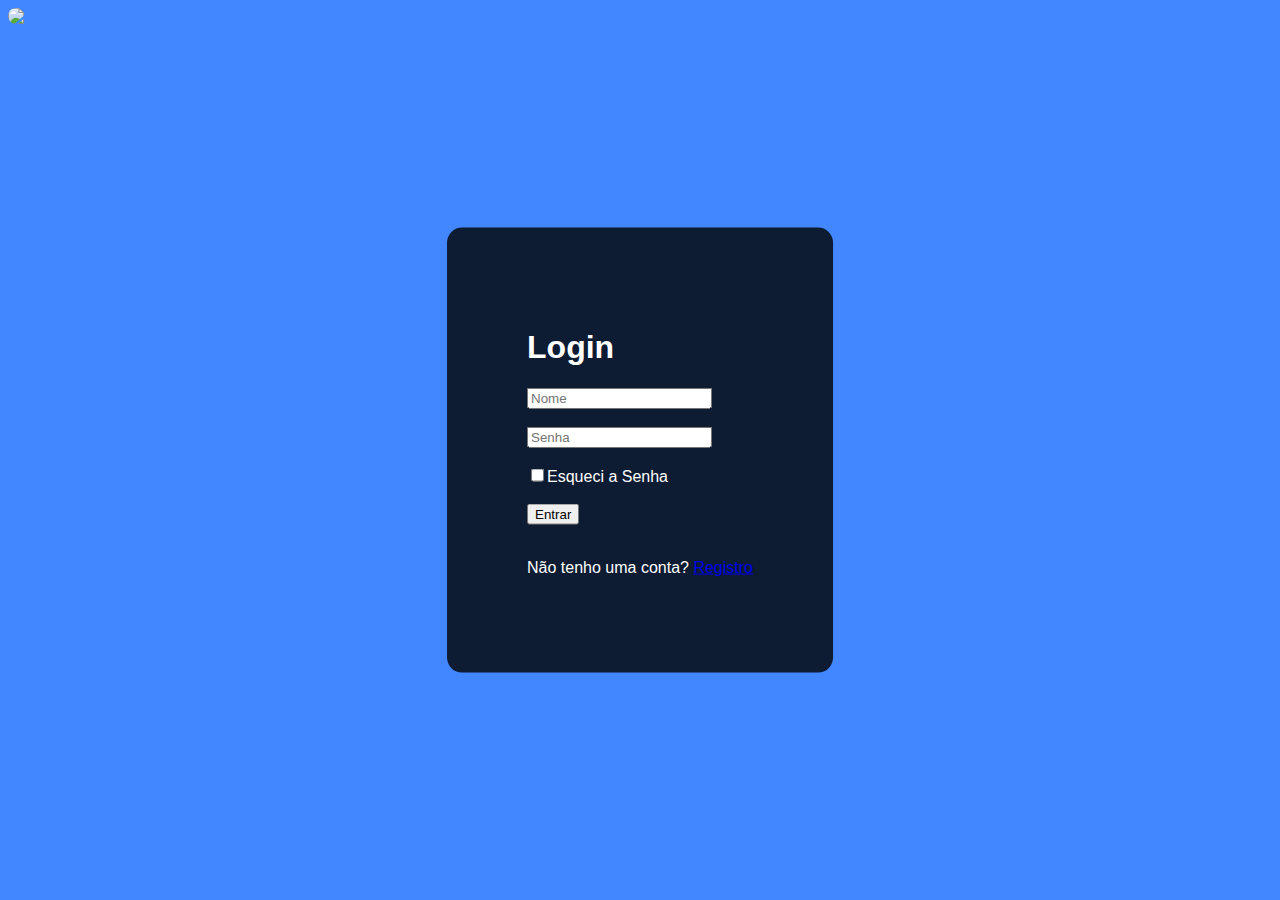
==== Teste/index.html @ d0ec95c0 "primeiro commit" ====
<!DOCTYPE html>
<html lang="en">
<head>
    <meta charset="UTF-8">
    <meta name="viewport" content="width=device-width, initial-scale=1.0">
    <title>ApaeSapucaia</title>
    <link rel="stylesheet" href="index.css"
    <link rel='stylesheet' href='https://unpkg.com/boxicons@2.1.4/css/boxicons.min.css'>

</head>
<body>
    <div class="tela login">
        <h1>Login</h1>
        <input type="text"placeholder="Nome">
        <br><br>
        <input type="password"placeholder="Senha">
        <br><br>
        <label><input type="checkbox">Esqueci a Senha</label>
        <br><br>
        <button>Entrar</button>
        <br><br>
        <p>Não tenho uma conta? <a href="#">Registro</a></p>
       
    </div>
   <header>
        <img src="./image/Capturar.PNG"> 
        
        <img>
    </header>
</body>
</html>
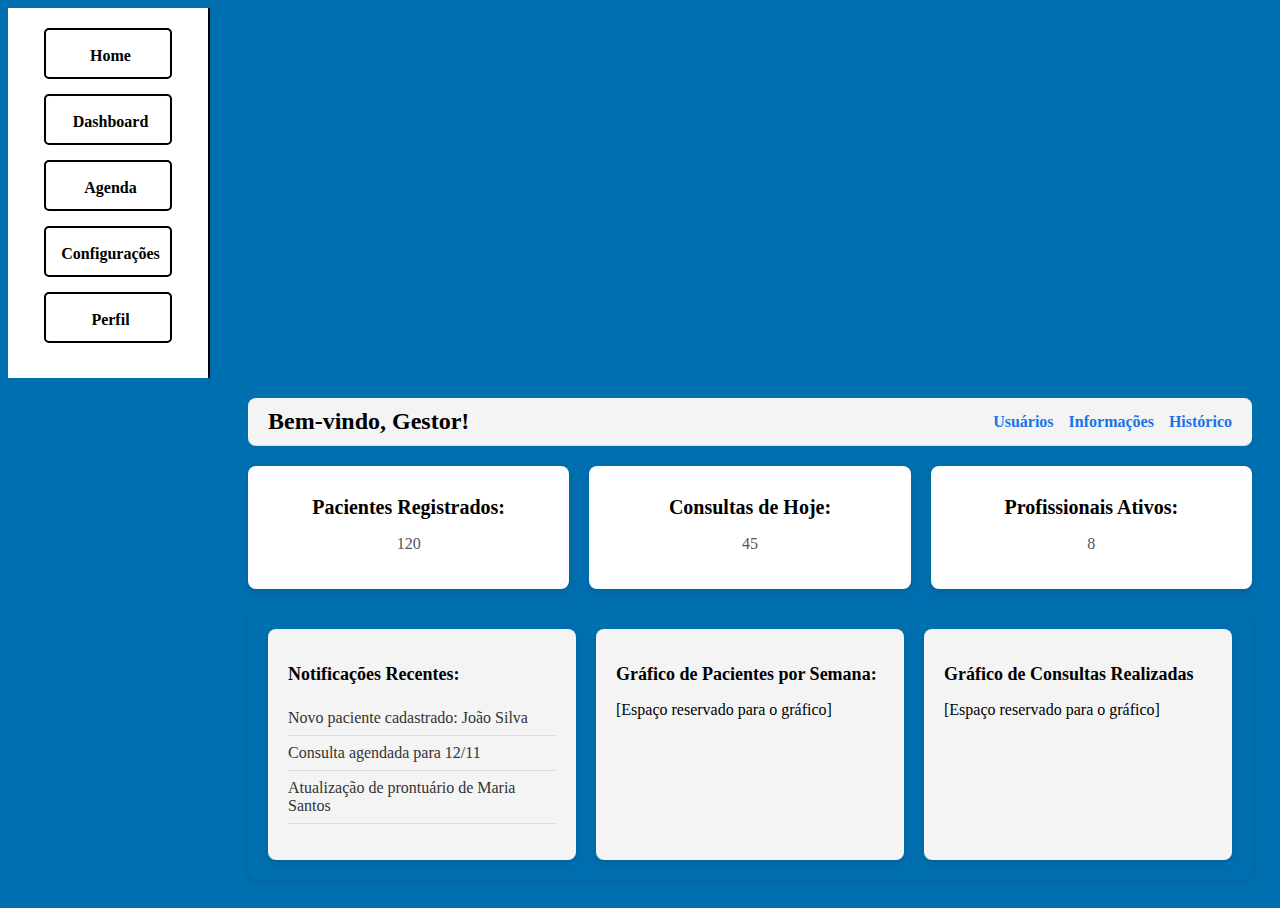
==== commit 424a29d0: "criaction" ====
--- a/Teste/index.html
+++ b/Teste/index.html
@@ -9,7 +9,7 @@
 
 </head>
 <body>
-    <div class="tela login">
+    <!--<div class="tela login">
         <h1>Login</h1>
         <input type="text"placeholder="Nome">
         <br><br>
@@ -26,6 +26,82 @@
         <img src="./image/Capturar.PNG"> 
         
         <img>
-    </header>
+    </header> -->
+    <nav class="sidebar">
+        <ul>
+            <li class="item">
+                <a href="#">
+                    <i class="bi bi-house"></i> Home
+                </a>
+            </li>
+            <li class="item">
+                <a href="#">
+                    <i class="bi bi-columns-gap"></i> Dashboard
+                </a>
+            </li>
+            <li class="item">
+                <a href="#">
+                    <i class="bi bi-calendar-check"></i> Agenda
+                </a>
+            </li>
+            <li class="item">
+                <a href="#">
+                    <i class="bi bi-gear"></i> Configurações
+                </a>
+            </li>
+            <li class="item">
+                <a href="#">
+                    <i class="bi bi-person-circle"></i> Perfil
+                </a>
+            </li>
+        </ul>
+    </nav>
+
+    <div class="content">
+        <header>
+            <h1>Bem-vindo, Gestor!</h1>
+            <div class="top-nav-right">
+                <a href="#">Usuários</a>
+                <a href="#">Informações</a>
+                <a href="#">Histórico</a>
+            </div>
+        </header>   
+            <section class="summary">
+                <div class="stats">
+                <div class="card">
+                    <h2>Pacientes Registrados:</h2>
+                    <p>120</p>
+                </div>
+                <div class="card">
+                    <h2>Consultas de Hoje:</h2>
+                    <p>45</p>
+                </div>
+                <div class="card">
+                    <h2>Profissionais Ativos:</h2>
+                    <p>8</p>
+                </div>
+            </div>
+    
+            <div class="notifications">
+                <div class="recent-appointments">
+                <h2>Notificações Recentes:</h2>
+                <ul>
+                    <li>Novo paciente cadastrado: João Silva</li>
+                    <li>Consulta agendada para 12/11</li>
+                    <li>Atualização de prontuário de Maria Santos</li>
+                </ul>
+                </div>
+    
+                <div class="charts">
+                    <h2>Gráfico de Pacientes por Semana:</h2>
+                    <p>[Espaço reservado para o gráfico]</p>
+                </div>
+                <div class="chart">
+                    <h2>Gráfico de Consultas Realizadas</h2>
+                    <p>[Espaço reservado para o gráfico]</p>
+                </div>
+                </div>
+            </section>
+        </div>
 </body>
 </html>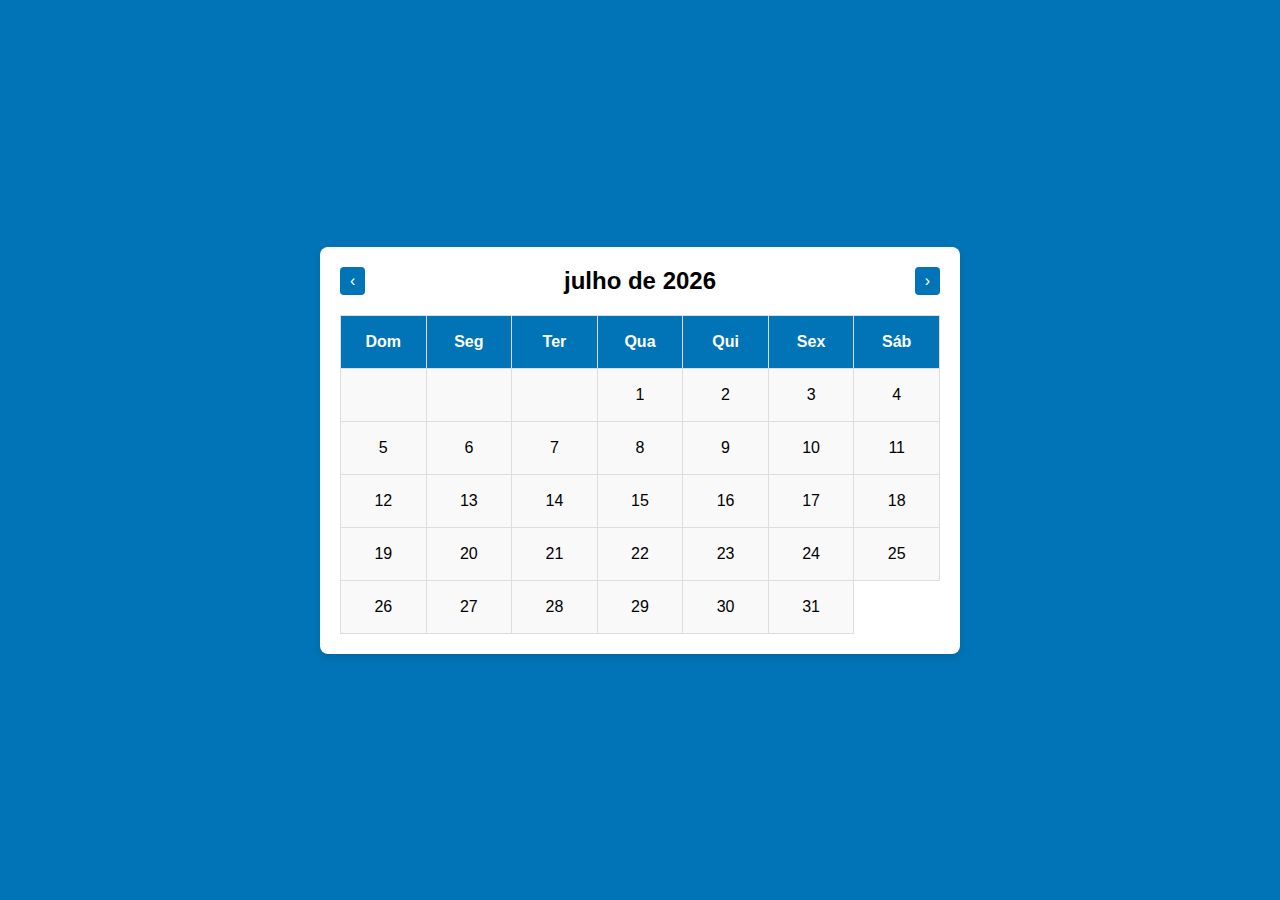
==== commit 1046a9bc: "Teste de Dark-mode" ====
--- a/Teste/index.html
+++ b/Teste/index.html
@@ -1,107 +1,162 @@
 <!DOCTYPE html>
-<html lang="en">
+<html lang="pt-BR">
 <head>
     <meta charset="UTF-8">
     <meta name="viewport" content="width=device-width, initial-scale=1.0">
-    <title>ApaeSapucaia</title>
-    <link rel="stylesheet" href="index.css"
-    <link rel='stylesheet' href='https://unpkg.com/boxicons@2.1.4/css/boxicons.min.css'>
+    <title>Agenda</title>
+    <style>
+        body {
+            font-family: Arial, sans-serif;
+            background-color: #0074B7;
+            color: #000;
+            margin: 0;
+            padding: 0;
+            display: flex;
+            justify-content: center;
+            align-items: center;
+            height: 100vh;
+        }
 
+        .calendar-container {
+            background-color: white;
+            padding: 20px;
+            border-radius: 8px;
+            box-shadow: 0 4px 6px rgba(0, 0, 0, 0.1);
+            text-align: center;
+            width: 80%;
+            max-width: 600px;
+        }
+
+        .calendar-header {
+            display: flex;
+            justify-content: space-between;
+            align-items: center;
+            margin-bottom: 20px;
+        }
+
+        .calendar-header button {
+            background-color: #0074B7;
+            color: #fff;
+            border: none;
+            border-radius: 4px;
+            padding: 5px 10px;
+            cursor: pointer;
+            font-size: 16px;
+        }
+
+        .calendar-header button:hover {
+            background-color: #005a8d;
+        }
+
+        .calendar-header h2 {
+            margin: 0;
+            font-size: 24px;
+        }
+
+        table {
+            width: 100%;
+            border-collapse: collapse;
+        }
+
+        th, td {
+            width: 14%;
+            height: 50px;
+            text-align: center;
+            border: 1px solid #ddd;
+        }
+
+        th {
+            background-color: #0074B7;
+            color: #fff;
+        }
+
+        td {
+            background-color: #f9f9f9;
+        }
+
+        td:hover {
+            background-color: #e0e0e0;
+            cursor: pointer;
+        }
+    </style>
 </head>
 <body>
-    <!--<div class="tela login">
-        <h1>Login</h1>
-        <input type="text"placeholder="Nome">
-        <br><br>
-        <input type="password"placeholder="Senha">
-        <br><br>
-        <label><input type="checkbox">Esqueci a Senha</label>
-        <br><br>
-        <button>Entrar</button>
-        <br><br>
-        <p>Não tenho uma conta? <a href="#">Registro</a></p>
-       
+    <div class="calendar-container">
+        <div class="calendar-header">
+            <button onclick="previousMonth()">&#8249;</button>
+            <h2 id="monthYear">Novembro 2024</h2>
+            <button onclick="nextMonth()">&#8250;</button>
+        </div>
+        <table>
+            <thead>
+                <tr>
+                    <th>Dom</th>
+                    <th>Seg</th>
+                    <th>Ter</th>
+                    <th>Qua</th>
+                    <th>Qui</th>
+                    <th>Sex</th>
+                    <th>Sáb</th>
+                </tr>
+            </thead>
+            <tbody id="calendarBody">
+
+            </tbody>
+        </table>
     </div>
-   <header>
-        <img src="./image/Capturar.PNG"> 
-        
-        <img>
-    </header> -->
-    <nav class="sidebar">
-        <ul>
-            <li class="item">
-                <a href="#">
-                    <i class="bi bi-house"></i> Home
-                </a>
-            </li>
-            <li class="item">
-                <a href="#">
-                    <i class="bi bi-columns-gap"></i> Dashboard
-                </a>
-            </li>
-            <li class="item">
-                <a href="#">
-                    <i class="bi bi-calendar-check"></i> Agenda
-                </a>
-            </li>
-            <li class="item">
-                <a href="#">
-                    <i class="bi bi-gear"></i> Configurações
-                </a>
-            </li>
-            <li class="item">
-                <a href="#">
-                    <i class="bi bi-person-circle"></i> Perfil
-                </a>
-            </li>
-        </ul>
-    </nav>
 
-    <div class="content">
-        <header>
-            <h1>Bem-vindo, Gestor!</h1>
-            <div class="top-nav-right">
-                <a href="#">Usuários</a>
-                <a href="#">Informações</a>
-                <a href="#">Histórico</a>
-            </div>
-        </header>   
-            <section class="summary">
-                <div class="stats">
-                <div class="card">
-                    <h2>Pacientes Registrados:</h2>
-                    <p>120</p>
-                </div>
-                <div class="card">
-                    <h2>Consultas de Hoje:</h2>
-                    <p>45</p>
-                </div>
-                <div class="card">
-                    <h2>Profissionais Ativos:</h2>
-                    <p>8</p>
-                </div>
-            </div>
-    
-            <div class="notifications">
-                <div class="recent-appointments">
-                <h2>Notificações Recentes:</h2>
-                <ul>
-                    <li>Novo paciente cadastrado: João Silva</li>
-                    <li>Consulta agendada para 12/11</li>
-                    <li>Atualização de prontuário de Maria Santos</li>
-                </ul>
-                </div>
-    
-                <div class="charts">
-                    <h2>Gráfico de Pacientes por Semana:</h2>
-                    <p>[Espaço reservado para o gráfico]</p>
-                </div>
-                <div class="chart">
-                    <h2>Gráfico de Consultas Realizadas</h2>
-                    <p>[Espaço reservado para o gráfico]</p>
-                </div>
-                </div>
-            </section>
-        </div>
+    <script>
+        const monthYearElement = document.getElementById("monthYear");
+        const calendarBody = document.getElementById("calendarBody");
+
+        let currentDate = new Date();
+
+        function renderCalendar() {
+            const year = currentDate.getFullYear();
+            const month = currentDate.getMonth();
+            monthYearElement.textContent = currentDate.toLocaleDateString('pt-BR', { month: 'long', year: 'numeric' });
+
+           
+            const firstDay = new Date(year, month, 1).getDay();
+
+            const lastDate = new Date(year, month + 1, 0).getDate();
+
+            calendarBody.innerHTML = "";
+
+            let row = document.createElement("tr");
+
+            for (let i = 0; i < firstDay; i++) {
+                const cell = document.createElement("td");
+                row.appendChild(cell);
+            }
+
+            for (let date = 1; date <= lastDate; date++) {
+                if (row.children.length === 7) {
+                    calendarBody.appendChild(row);
+                    row = document.createElement("tr");
+                }
+
+                const cell = document.createElement("td");
+                cell.textContent = date;
+                row.appendChild(cell);
+            }
+
+            if (row.children.length > 0) {
+                calendarBody.appendChild(row);
+            }
+        }
+
+        function previousMonth() {
+            currentDate.setMonth(currentDate.getMonth() - 1);
+            renderCalendar();
+        }
+
+        function nextMonth() {
+            currentDate.setMonth(currentDate.getMonth() + 1);
+            renderCalendar();
+        }
+
+        renderCalendar();
+    </script>
 </body>
-</html>+</html>
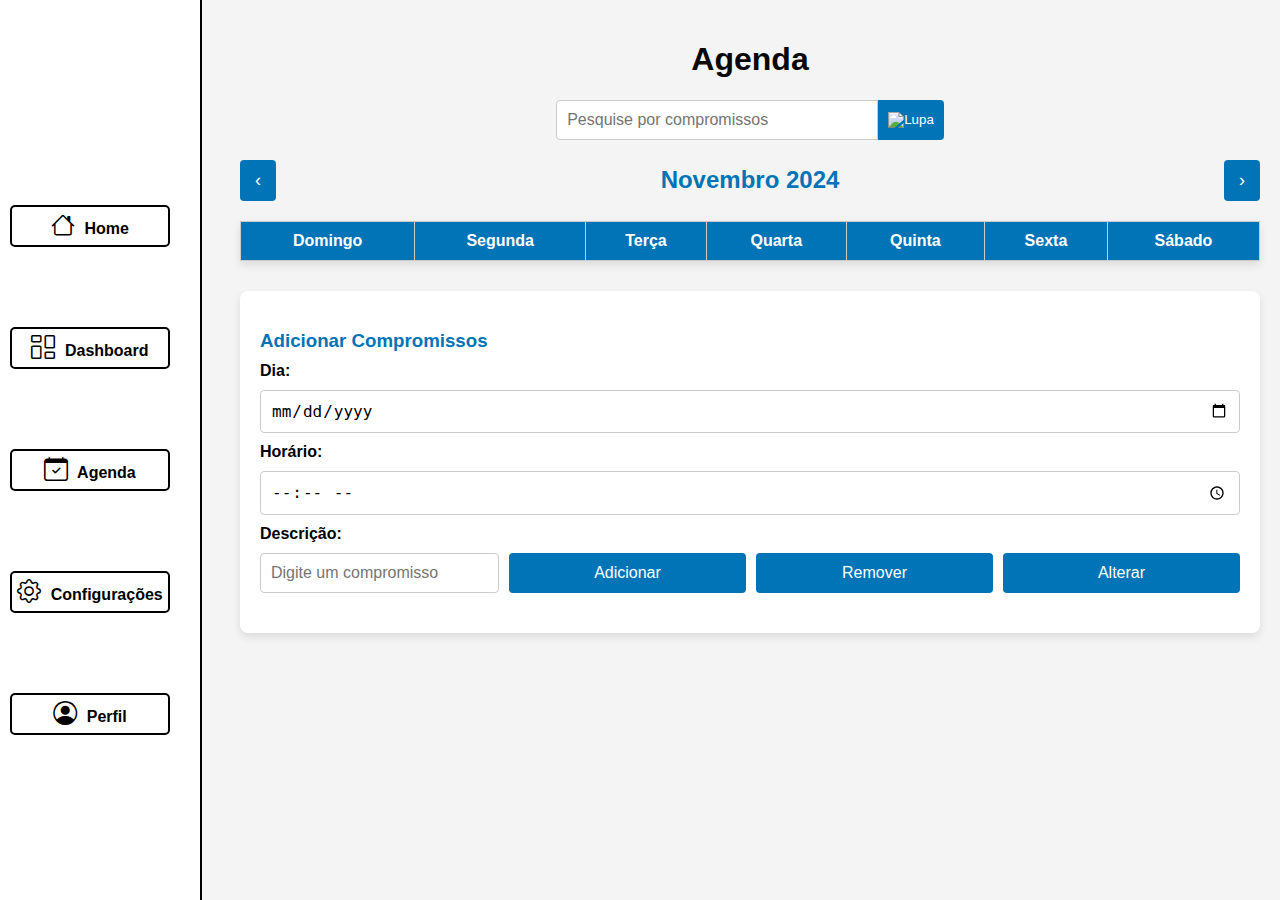
==== commit c83b572a: "Testes não resolvidos da página Agenda" ====
--- a/Teste/index.html
+++ b/Teste/index.html
@@ -4,84 +4,51 @@
     <meta charset="UTF-8">
     <meta name="viewport" content="width=device-width, initial-scale=1.0">
     <title>Agenda</title>
-    <style>
-        body {
-            font-family: Arial, sans-serif;
-            background-color: #0074B7;
-            color: #000;
-            margin: 0;
-            padding: 0;
-            display: flex;
-            justify-content: center;
-            align-items: center;
-            height: 100vh;
-        }
-
-        .calendar-container {
-            background-color: white;
-            padding: 20px;
-            border-radius: 8px;
-            box-shadow: 0 4px 6px rgba(0, 0, 0, 0.1);
-            text-align: center;
-            width: 80%;
-            max-width: 600px;
-        }
-
-        .calendar-header {
-            display: flex;
-            justify-content: space-between;
-            align-items: center;
-            margin-bottom: 20px;
-        }
-
-        .calendar-header button {
-            background-color: #0074B7;
-            color: #fff;
-            border: none;
-            border-radius: 4px;
-            padding: 5px 10px;
-            cursor: pointer;
-            font-size: 16px;
-        }
-
-        .calendar-header button:hover {
-            background-color: #005a8d;
-        }
-
-        .calendar-header h2 {
-            margin: 0;
-            font-size: 24px;
-        }
-
-        table {
-            width: 100%;
-            border-collapse: collapse;
-        }
-
-        th, td {
-            width: 14%;
-            height: 50px;
-            text-align: center;
-            border: 1px solid #ddd;
-        }
-
-        th {
-            background-color: #0074B7;
-            color: #fff;
-        }
-
-        td {
-            background-color: #f9f9f9;
-        }
-
-        td:hover {
-            background-color: #e0e0e0;
-            cursor: pointer;
-        }
-    </style>
+    <link rel="stylesheet" href="index.css">
+    <link rel="stylesheet" href="https://cdn.jsdelivr.net/npm/bootstrap-icons@1.11.3/font/bootstrap-icons.min.css">
 </head>
 <body>
+    <nav class="sidebar">
+        <ul>
+            <li class="item">
+                <a href="homeG.html">
+                    <i class="bi bi-house"></i> Home
+                </a>
+            </li>
+            <li class="item">
+                <a href="dashboardG.html">
+                    <i class="bi bi-columns-gap"></i> Dashboard
+                </a>
+            </li>
+            <li class="item">
+                <a href="agendaG.html">
+                    <i class="bi bi-calendar-check"></i> Agenda
+                </a>
+            </li>
+            <li class="item">
+                <a href="confG.html">
+                    <i class="bi bi-gear"></i> Configurações
+                </a>
+            </li>
+            <li class="item">
+                <a href="perfilG.html">
+                    <i class="bi bi-person-circle"></i> Perfil
+                </a>
+            </li>
+        </ul>
+    </nav>
+
     <div class="calendar-container">
+        <div class="calendar">
+        <div class="title-section">
+            <h1>Agenda</h1>
+        </div>
+        <div class="search-bar">
+            <input type="text" placeholder="Pesquise por compromissos" />
+            <button>
+                <img src="icon-lupa.png" alt="Lupa" style="width: 16px; height: 16px;">
+            </button>
+        </div>
         <div class="calendar-header">
             <button onclick="previousMonth()">&#8249;</button>
             <h2 id="monthYear">Novembro 2024</h2>
@@ -90,73 +57,42 @@
         <table>
             <thead>
                 <tr>
-                    <th>Dom</th>
-                    <th>Seg</th>
-                    <th>Ter</th>
-                    <th>Qua</th>
-                    <th>Qui</th>
-                    <th>Sex</th>
-                    <th>Sáb</th>
+                    <th>Domingo</th>
+                    <th>Segunda</th>
+                    <th>Terça</th>
+                    <th>Quarta</th>
+                    <th>Quinta</th>
+                    <th>Sexta</th>
+                    <th>Sábado</th>
                 </tr>
             </thead>
             <tbody id="calendarBody">
 
             </tbody>
         </table>
+
+        <div class="task-section">
+            <h3>Adicionar Compromissos</h3>
+            <form>
+                <label for="date">Dia:</label>
+                <input type="date" id="date" name="date" required />
+
+                <label for="time">Horário:</label>
+                <input type="time" id="time" name="time" required />
+
+                <label for="commitment">Descrição:</label>
+                <input type="text" id="taskInput" placeholder="Digite um compromisso">
+                <button type="submit">Adicionar</button>
+                <div id="success-message" style="display: none;"></div>
+
+                <button class="remove">Remover</button>
+                <button class="edit">Alterar</button>
+            </form>
+          <ul id="task-list" class="task-list"></ul>
+        </div>
     </div>
 
-    <script>
-        const monthYearElement = document.getElementById("monthYear");
-        const calendarBody = document.getElementById("calendarBody");
-
-        let currentDate = new Date();
-
-        function renderCalendar() {
-            const year = currentDate.getFullYear();
-            const month = currentDate.getMonth();
-            monthYearElement.textContent = currentDate.toLocaleDateString('pt-BR', { month: 'long', year: 'numeric' });
-
-           
-            const firstDay = new Date(year, month, 1).getDay();
-
-            const lastDate = new Date(year, month + 1, 0).getDate();
-
-            calendarBody.innerHTML = "";
-
-            let row = document.createElement("tr");
-
-            for (let i = 0; i < firstDay; i++) {
-                const cell = document.createElement("td");
-                row.appendChild(cell);
-            }
-
-            for (let date = 1; date <= lastDate; date++) {
-                if (row.children.length === 7) {
-                    calendarBody.appendChild(row);
-                    row = document.createElement("tr");
-                }
-
-                const cell = document.createElement("td");
-                cell.textContent = date;
-                row.appendChild(cell);
-            }
-
-            if (row.children.length > 0) {
-                calendarBody.appendChild(row);
-            }
-        }
-
-        function previousMonth() {
-            currentDate.setMonth(currentDate.getMonth() - 1);
-            renderCalendar();
-        }
-
-        function nextMonth() {
-            currentDate.setMonth(currentDate.getMonth() + 1);
-            renderCalendar();
-        }
-
-        renderCalendar();
-    </script>
+    <script src="agenda.js">  
+     </script>
 </body>
 </html>
--- a/Teste/index.css
+++ b/Teste/index.css
@@ -0,0 +1,225 @@
+body {
+    font-family: Arial, sans-serif;
+    margin: 0;
+    padding: 0;
+    background-color: #f4f4f4;
+    color: rgb(0, 0, 0);
+    transition: background-color 0.3s, color 0.3s;
+}
+
+.sidebar {
+    border-right: 2px solid #000; 
+    background-color: #fff;
+    color: black;
+    padding: 20px 0;
+    height: 100vh;
+    width: 200px;
+    position: fixed;
+    top: 0;
+    left: 0;
+    padding-top: 20px;
+    display: flex;
+    justify-content: center;
+    align-items: center;
+}
+
+.sidebar ul {
+    list-style: none;
+    padding: 0;
+}
+
+.sidebar ul li {
+    padding: 40px 0;
+    text-align: center;
+}
+
+.sidebar ul li a {
+    color: #000;
+    text-decoration: none;
+    font-weight: bold;
+    border: 2px solid #000;
+    padding: 5px;
+    display: block;
+    align-items: center;
+    border-radius: 5px; 
+    background-color: #fff;
+    margin-right: 20px;
+}
+
+.sidebar ul li a i {
+    font-size: 24px;
+    margin-right: 5px;
+    color: #000;
+}
+
+.calendar-container {
+    margin-left: 220px;
+    padding: 20px;
+}
+
+.title-section h1 {
+    text-align: center;
+    color: #080808;
+    font-size: 32px;
+}
+
+.search-bar {
+    display: flex;
+    justify-content: center;
+    margin: 20px 0;
+}
+
+.search-bar input {
+    width: 300px;
+    padding: 10px;
+    font-size: 16px;
+    border: 1px solid #ccc;
+    border-radius: 4px 0 0 4px;
+}
+
+.search-bar button {
+    padding: 10px;
+    border: none;
+    background-color: #0074B7;
+    color: white;
+    cursor: pointer;
+    border-radius: 0 4px 4px 0;
+}
+
+.search-bar button img {
+    width: 16px;
+    height: 16px;
+}
+
+.calendar-header {
+    display: flex;
+    justify-content: space-between;
+    align-items: center;
+    margin: 20px 0;
+}
+
+.calendar-header h2 {
+    color: #0074B7;
+    font-size: 24px;
+    margin: 0;
+}
+
+.calendar-header button {
+    background-color: #0074B7;
+    color: white;
+    border: none;
+    padding: 10px 15px;
+    border-radius: 4px;
+    font-size: 18px;
+    cursor: pointer;
+}
+
+.calendar-header button:hover {
+    background-color: #005a8c;
+}
+
+table {
+    width: 100%;
+    border-collapse: collapse;
+    background-color: white;
+    box-shadow: 0 4px 8px rgba(0, 0, 0, 0.1);
+}
+
+th, td {
+    text-align: center;
+    padding: 10px;
+    border: 1px solid #ccc;
+}
+
+th {
+    background-color: #0074B7;
+    color: white;
+}
+
+td {
+    background-color: #f9f9f9;
+}
+
+td:hover {
+    background-color: #e0f3ff;
+    cursor: pointer;
+}
+
+.task-section {
+    margin-top: 30px;
+    background-color: white;
+    padding: 20px;
+    border-radius: 8px;
+    box-shadow: 0 4px 8px rgba(0, 0, 0, 0.1);
+}
+
+.task-section h3 {
+    color: #0074B7;
+    margin-bottom: 10px;
+}
+
+.task-section form {
+    display: flex;
+    flex-wrap: wrap;
+    gap: 10px;
+}
+
+.task-section form label {
+    flex: 1 1 100%;
+    font-weight: bold;
+}
+
+.task-section form input,
+.task-section form button {
+    flex: 1;
+    padding: 10px;
+    border: 1px solid #ccc;
+    border-radius: 4px;
+    font-size: 16px;
+}
+
+.task-section form button {
+    background-color: #0074B7;
+    color: white;
+    cursor: pointer;
+    border: none;
+}
+
+.task-section form button:hover {
+    background-color: #005a8c;
+}
+
+.task-list {
+    list-style: none;
+    padding: 0;
+    margin-top: 20px;
+}
+
+.task-list li {
+    background-color: #f9f9f9;
+    padding: 10px;
+    margin-bottom: 10px;
+    display: flex;
+    justify-content: space-between;
+    align-items: center;
+    border: 1px solid #ccc;
+    border-radius: 4px;
+}
+
+.task-list li span {
+    flex: 1;
+}
+
+.task-list li button {
+    margin-left: 10px;
+    padding: 5px 10px;
+    border: none;
+    background-color: #ff4d4d;
+    color: white;
+    border-radius: 4px;
+    cursor: pointer;
+}
+
+.task-list li button:hover {
+    background-color: #cc0000;
+}
